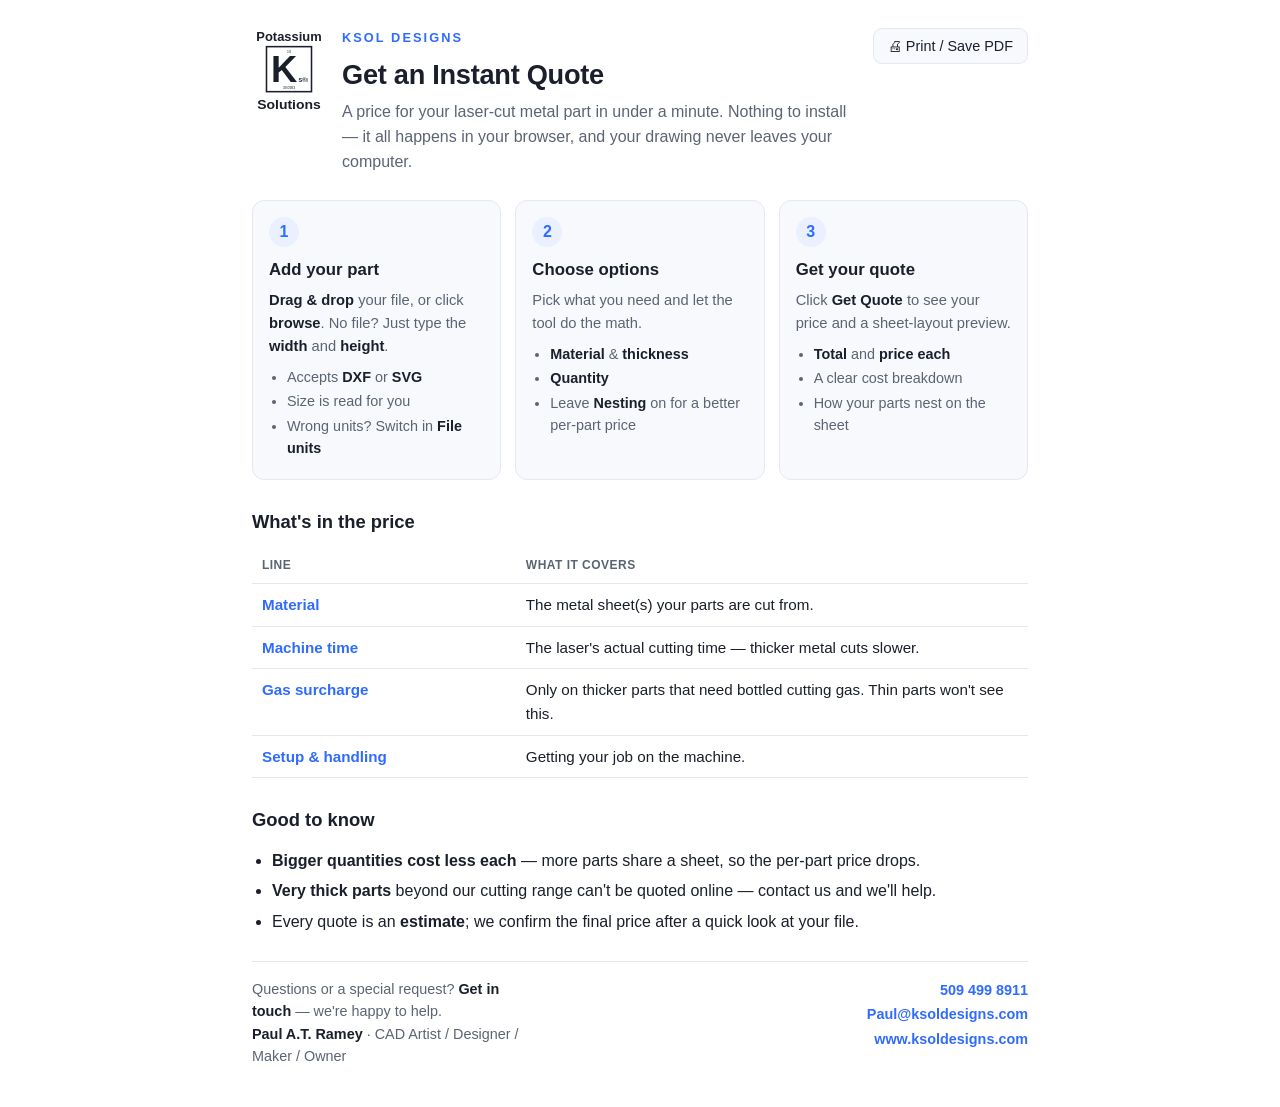
==== customer-guide.html @ 26b0b7af "Customer PWA build — 2026-07-24" ====
<!DOCTYPE html>
<html lang="en">
<head>
<meta charset="UTF-8" />
<meta name="viewport" content="width=device-width, initial-scale=1.0" />
<title>Ksol Designs — How to Get an Instant Quote</title>
<style>
  :root{
    --bg:#ffffff; --ink:#1a1f2b; --muted:#5b6472; --line:#e4e8ef;
    --card:#f7f9fc; --accent:#2f6bff; --accent-soft:#eaf0ff; --good:#0a8a5f;
  }
  @media (prefers-color-scheme: dark){
    :root{ --bg:#141821; --ink:#eef2f8; --muted:#9aa4b2; --line:#2a3140;
      --card:#1b2130; --accent:#6f9bff; --accent-soft:#22304d; --good:#3ecf9b; }
  }
  *{ box-sizing:border-box; }
  html,body{ margin:0; }
  body{
    background:var(--bg); color:var(--ink);
    font:16px/1.55 -apple-system,BlinkMacSystemFont,"Segoe UI",Roboto,Helvetica,Arial,sans-serif;
    -webkit-print-color-adjust:exact; print-color-adjust:exact;
  }
  .wrap{ max-width:820px; margin:0 auto; padding:28px 22px 40px; }

  .top{ display:flex; align-items:flex-start; justify-content:space-between; gap:16px; }
  .head-left{ display:flex; align-items:flex-start; gap:16px; }
  .logo{ width:74px; height:auto; flex:0 0 auto; color:var(--ink); margin-top:2px; }
  .brand{ font-size:.8rem; font-weight:700; letter-spacing:.16em; text-transform:uppercase; color:var(--accent); margin:0 0 6px; }
  h1{ font-size:1.7rem; margin:0 0 4px; letter-spacing:-.01em; }
  .sub{ color:var(--muted); margin:0; max-width:60ch; }
  .print-btn{
    flex:0 0 auto; border:1px solid var(--line); background:var(--card); color:var(--ink);
    border-radius:9px; padding:9px 14px; font-size:.9rem; cursor:pointer; white-space:nowrap;
  }
  .print-btn:hover{ border-color:var(--accent); color:var(--accent); }

  .steps{ display:grid; gap:14px; margin:26px 0 8px; }
  @media (min-width:640px){ .steps{ grid-template-columns:repeat(3,1fr); } }
  .step{ background:var(--card); border:1px solid var(--line); border-radius:12px; padding:16px 16px 18px; }
  .num{
    display:inline-flex; align-items:center; justify-content:center; width:30px; height:30px;
    border-radius:50%; background:var(--accent-soft); color:var(--accent); font-weight:700; font-size:1rem;
    margin-bottom:10px;
  }
  .step h3{ margin:0 0 6px; font-size:1.05rem; }
  .step p{ margin:0 0 8px; color:var(--muted); font-size:.92rem; }
  .step ul{ margin:6px 0 0; padding-left:18px; color:var(--muted); font-size:.9rem; }
  .step li{ margin:2px 0; }
  .step b{ color:var(--ink); }

  h2{ font-size:1.15rem; margin:28px 0 10px; }
  table{ width:100%; border-collapse:collapse; font-size:.95rem; }
  th,td{ text-align:left; padding:9px 10px; border-bottom:1px solid var(--line); vertical-align:top; }
  th{ font-size:.75rem; text-transform:uppercase; letter-spacing:.04em; color:var(--muted); }
  td:first-child{ font-weight:600; white-space:nowrap; width:34%; }
  td:first-child b{ color:var(--accent); }

  .tips{ margin:14px 0 0; padding-left:20px; }
  .tips li{ margin:6px 0; }
  .tips b{ color:var(--ink); }

  .foot{
    margin-top:26px; padding-top:16px; border-top:1px solid var(--line);
    color:var(--muted); font-size:.9rem; display:flex; justify-content:space-between; gap:16px 24px; flex-wrap:wrap;
  }
  .foot a{ color:var(--accent); text-decoration:none; font-weight:600; }
  .foot a:hover{ text-decoration:underline; }
  .foot .who{ max-width:34ch; }
  .foot .who b{ color:var(--ink); }
  .foot .contact{ text-align:right; line-height:1.7; }
  @media (max-width:560px){ .foot .contact{ text-align:left; } }

  @media print{
    :root{ --bg:#fff; --ink:#111; --muted:#444; --line:#ccc; --card:#fff; --accent:#1a4fd6; --accent-soft:#e9efff; }
    .wrap{ max-width:none; padding:0; }
    .print-btn{ display:none; }
    .step,table,.foot{ break-inside:avoid; }
    body{ font-size:12.5px; }
    h1{ font-size:1.4rem; }
  }
</style>
</head>
<body>
  <main class="wrap">
    <header class="top">
      <div class="head-left">
        <svg class="logo" viewBox="0 0 240 280" xmlns="http://www.w3.org/2000/svg" role="img" aria-label="Potassium Solutions logo">
          <g fill="currentColor" font-family="Arial, Helvetica, sans-serif">
            <text x="120" y="36" text-anchor="middle" font-size="40" font-weight="800" textLength="212" lengthAdjust="spacingAndGlyphs">Potassium</text>
            <rect x="47" y="54" width="146" height="146" fill="none" stroke="currentColor" stroke-width="5"/>
            <text x="120" y="76" text-anchor="middle" font-size="11">19</text>
            <text x="104" y="170" text-anchor="middle" font-size="118" font-weight="800">K</text>
            <text x="151" y="170" font-size="18" font-weight="800">S&#174;l</text>
            <text x="120" y="192" text-anchor="middle" font-size="11">39.0983</text>
            <text x="120" y="256" text-anchor="middle" font-size="40" font-weight="800" textLength="206" lengthAdjust="spacingAndGlyphs">Solutions</text>
          </g>
        </svg>
        <div>
          <p class="brand">Ksol Designs</p>
          <h1>Get an Instant Quote</h1>
          <p class="sub">A price for your laser-cut metal part in under a minute. Nothing to install —
            it all happens in your browser, and your drawing never leaves your computer.</p>
        </div>
      </div>
      <button class="print-btn" onclick="window.print()">🖨 Print / Save PDF</button>
    </header>

    <section class="steps">
      <div class="step">
        <div class="num">1</div>
        <h3>Add your part</h3>
        <p><b>Drag &amp; drop</b> your file, or click <b>browse</b>. No file? Just type the
          <b>width</b> and <b>height</b>.</p>
        <ul>
          <li>Accepts <b>DXF</b> or <b>SVG</b></li>
          <li>Size is read for you</li>
          <li>Wrong units? Switch in <b>File units</b></li>
        </ul>
      </div>
      <div class="step">
        <div class="num">2</div>
        <h3>Choose options</h3>
        <p>Pick what you need and let the tool do the math.</p>
        <ul>
          <li><b>Material</b> &amp; <b>thickness</b></li>
          <li><b>Quantity</b></li>
          <li>Leave <b>Nesting</b> on for a better per-part price</li>
        </ul>
      </div>
      <div class="step">
        <div class="num">3</div>
        <h3>Get your quote</h3>
        <p>Click <b>Get Quote</b> to see your price and a sheet-layout preview.</p>
        <ul>
          <li><b>Total</b> and <b>price each</b></li>
          <li>A clear cost breakdown</li>
          <li>How your parts nest on the sheet</li>
        </ul>
      </div>
    </section>

    <h2>What's in the price</h2>
    <table>
      <thead><tr><th>Line</th><th>What it covers</th></tr></thead>
      <tbody>
        <tr><td><b>Material</b></td><td>The metal sheet(s) your parts are cut from.</td></tr>
        <tr><td><b>Machine time</b></td><td>The laser's actual cutting time — thicker metal cuts slower.</td></tr>
        <tr><td><b>Gas surcharge</b></td><td>Only on thicker parts that need bottled cutting gas. Thin parts won't see this.</td></tr>
        <tr><td><b>Setup &amp; handling</b></td><td>Getting your job on the machine.</td></tr>
      </tbody>
    </table>

    <h2>Good to know</h2>
    <ul class="tips">
      <li><b>Bigger quantities cost less each</b> — more parts share a sheet, so the per-part price drops.</li>
      <li><b>Very thick parts</b> beyond our cutting range can't be quoted online — contact us and we'll help.</li>
      <li>Every quote is an <b>estimate</b>; we confirm the final price after a quick look at your file.</li>
    </ul>

    <div class="foot">
      <div class="who">
        Questions or a special request? <b>Get in touch</b> — we're happy to help.<br>
        <b>Paul A.T. Ramey</b> · CAD Artist / Designer / Maker / Owner
      </div>
      <div class="contact">
        <a href="tel:+15094998911">509&nbsp;499&nbsp;8911</a><br>
        <a href="mailto:Paul@ksoldesigns.com">Paul@ksoldesigns.com</a><br>
        <a href="https://www.ksoldesigns.com" target="_blank" rel="noopener">www.ksoldesigns.com</a>
      </div>
    </div>
  </main>
</body>
</html>
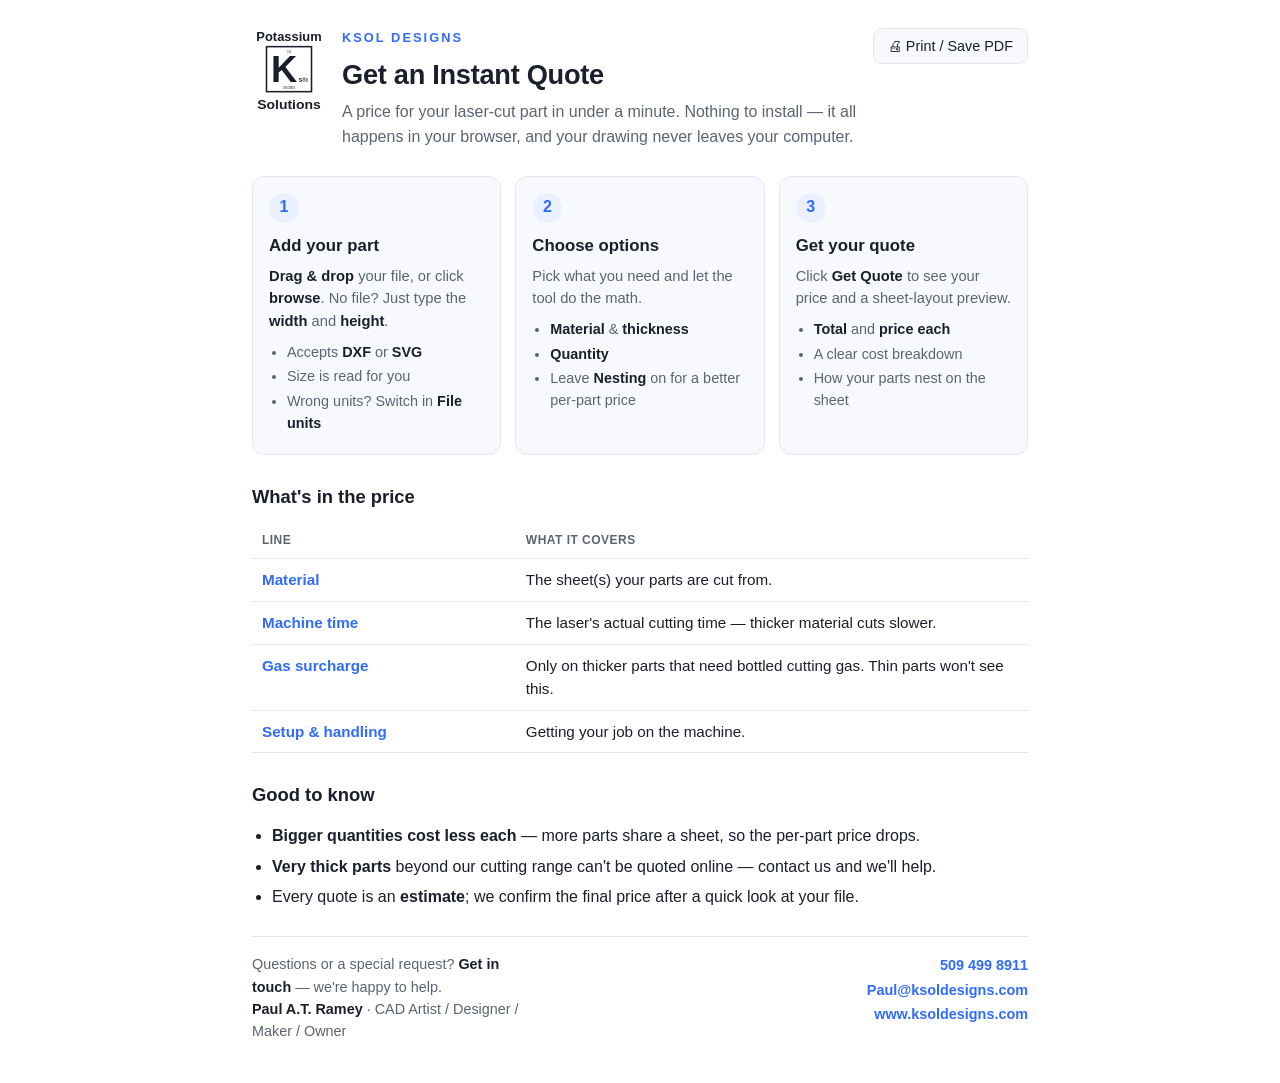
==== commit bcb23b82: "Customer PWA build — 2026-08-14" ====
--- a/customer-guide.html
+++ b/customer-guide.html
@@ -98,7 +98,7 @@
         <div>
           <p class="brand">Ksol Designs</p>
           <h1>Get an Instant Quote</h1>
-          <p class="sub">A price for your laser-cut metal part in under a minute. Nothing to install —
+          <p class="sub">A price for your laser-cut part in under a minute. Nothing to install —
             it all happens in your browser, and your drawing never leaves your computer.</p>
         </div>
       </div>
@@ -143,8 +143,8 @@
     <table>
       <thead><tr><th>Line</th><th>What it covers</th></tr></thead>
       <tbody>
-        <tr><td><b>Material</b></td><td>The metal sheet(s) your parts are cut from.</td></tr>
-        <tr><td><b>Machine time</b></td><td>The laser's actual cutting time — thicker metal cuts slower.</td></tr>
+        <tr><td><b>Material</b></td><td>The sheet(s) your parts are cut from.</td></tr>
+        <tr><td><b>Machine time</b></td><td>The laser's actual cutting time — thicker material cuts slower.</td></tr>
         <tr><td><b>Gas surcharge</b></td><td>Only on thicker parts that need bottled cutting gas. Thin parts won't see this.</td></tr>
         <tr><td><b>Setup &amp; handling</b></td><td>Getting your job on the machine.</td></tr>
       </tbody>
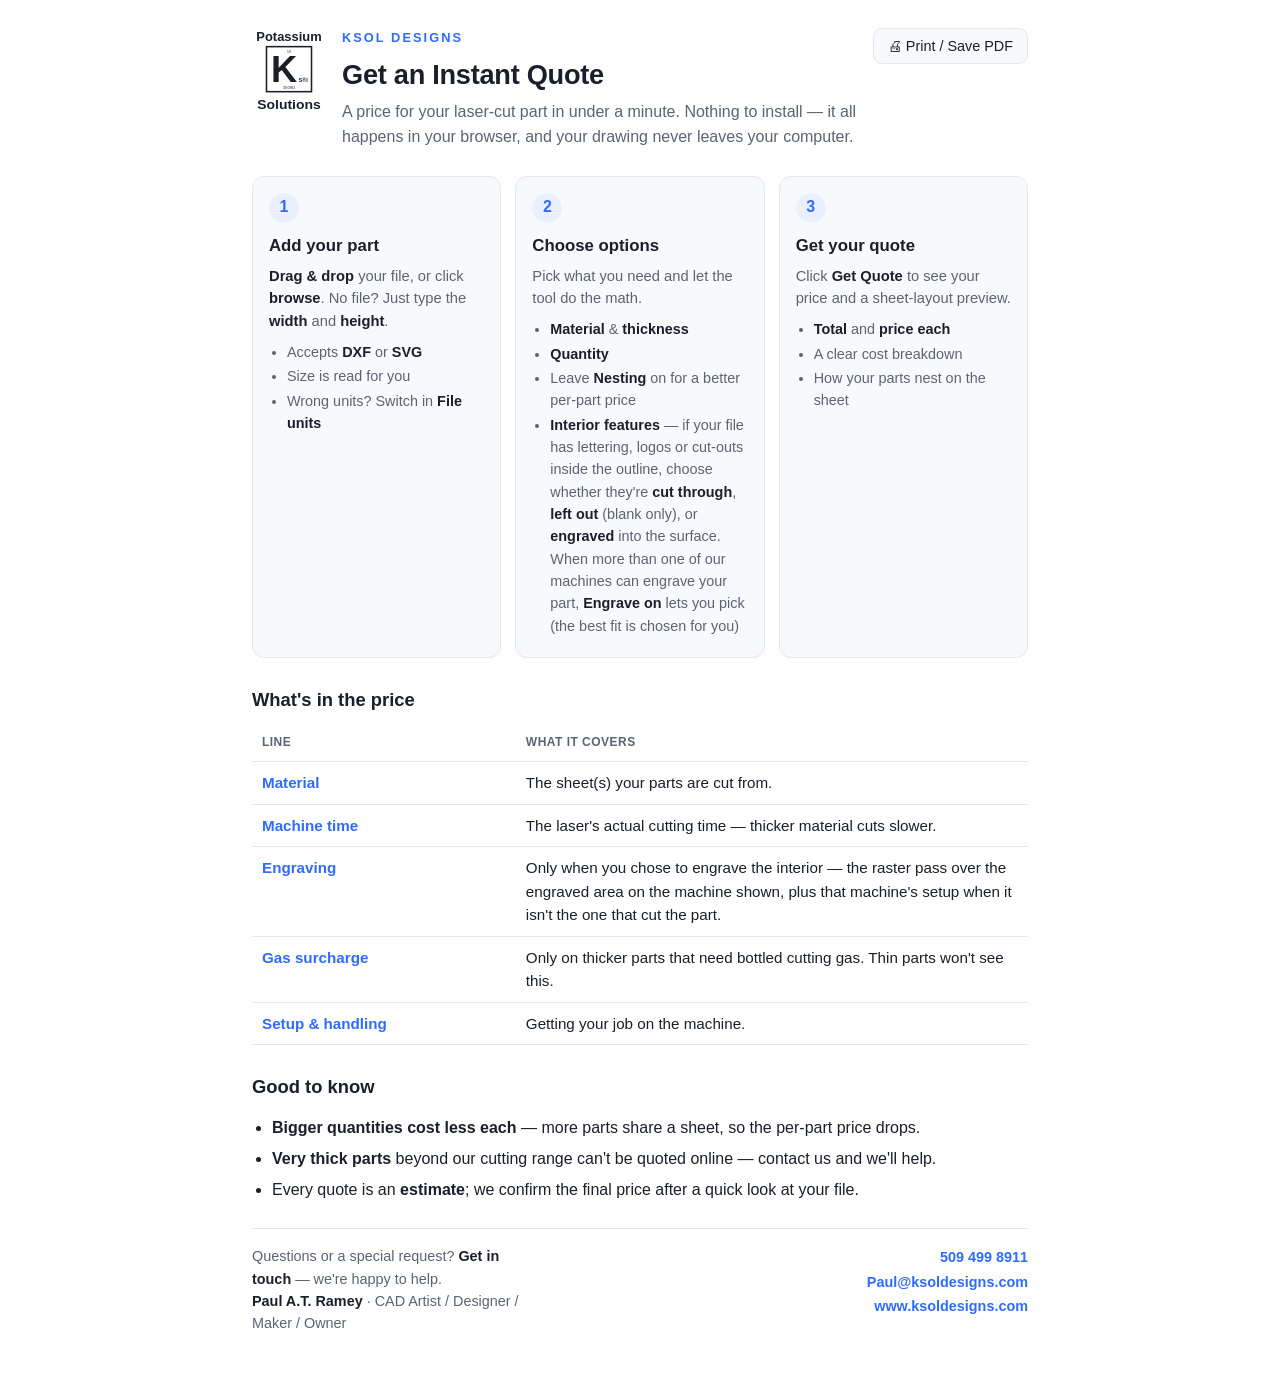
==== commit d4c1422d: "Customer PWA build — 2026-09-03" ====
--- a/customer-guide.html
+++ b/customer-guide.html
@@ -125,6 +125,7 @@
           <li><b>Material</b> &amp; <b>thickness</b></li>
           <li><b>Quantity</b></li>
           <li>Leave <b>Nesting</b> on for a better per-part price</li>
+          <li><b>Interior features</b> — if your file has lettering, logos or cut-outs inside the outline, choose whether they're <b>cut through</b>, <b>left out</b> (blank only), or <b>engraved</b> into the surface. When more than one of our machines can engrave your part, <b>Engrave on</b> lets you pick (the best fit is chosen for you)</li>
         </ul>
       </div>
       <div class="step">
@@ -145,6 +146,7 @@
       <tbody>
         <tr><td><b>Material</b></td><td>The sheet(s) your parts are cut from.</td></tr>
         <tr><td><b>Machine time</b></td><td>The laser's actual cutting time — thicker material cuts slower.</td></tr>
+        <tr><td><b>Engraving</b></td><td>Only when you chose to engrave the interior — the raster pass over the engraved area on the machine shown, plus that machine's setup when it isn't the one that cut the part.</td></tr>
         <tr><td><b>Gas surcharge</b></td><td>Only on thicker parts that need bottled cutting gas. Thin parts won't see this.</td></tr>
         <tr><td><b>Setup &amp; handling</b></td><td>Getting your job on the machine.</td></tr>
       </tbody>
